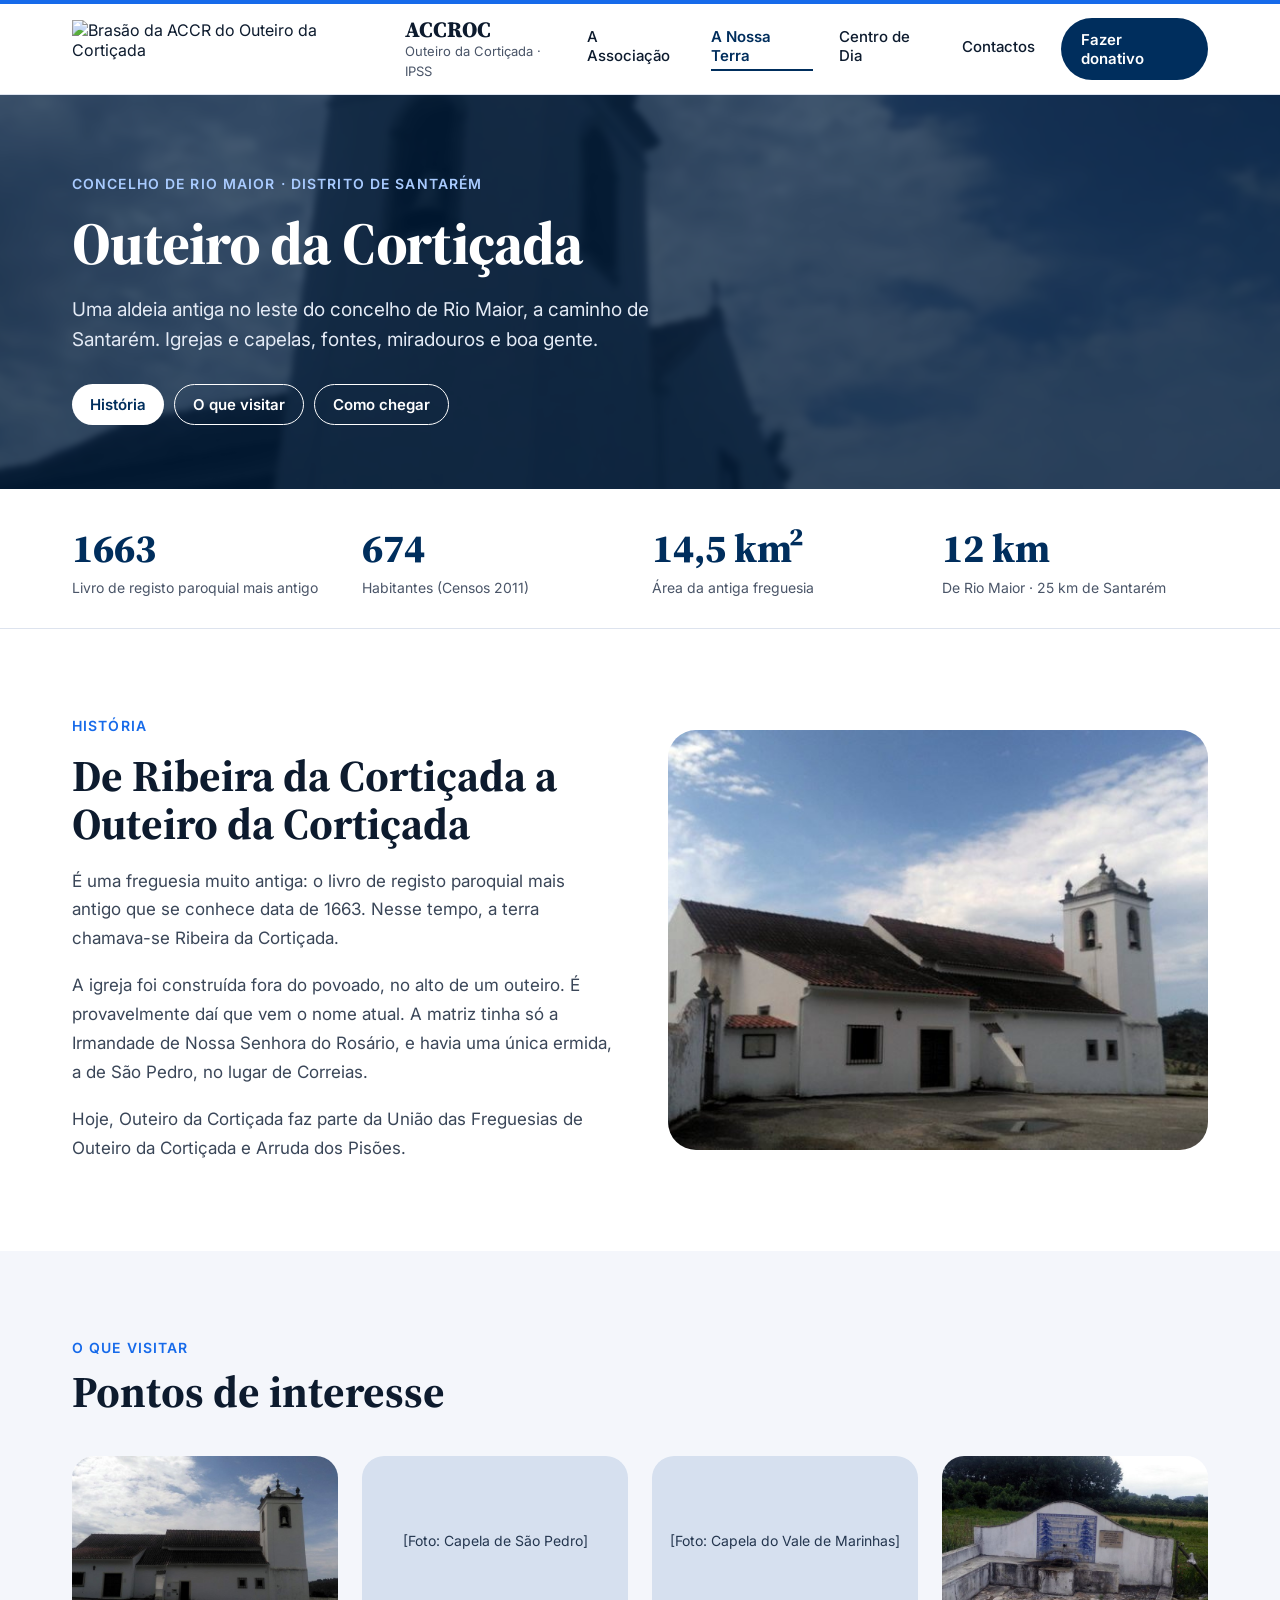
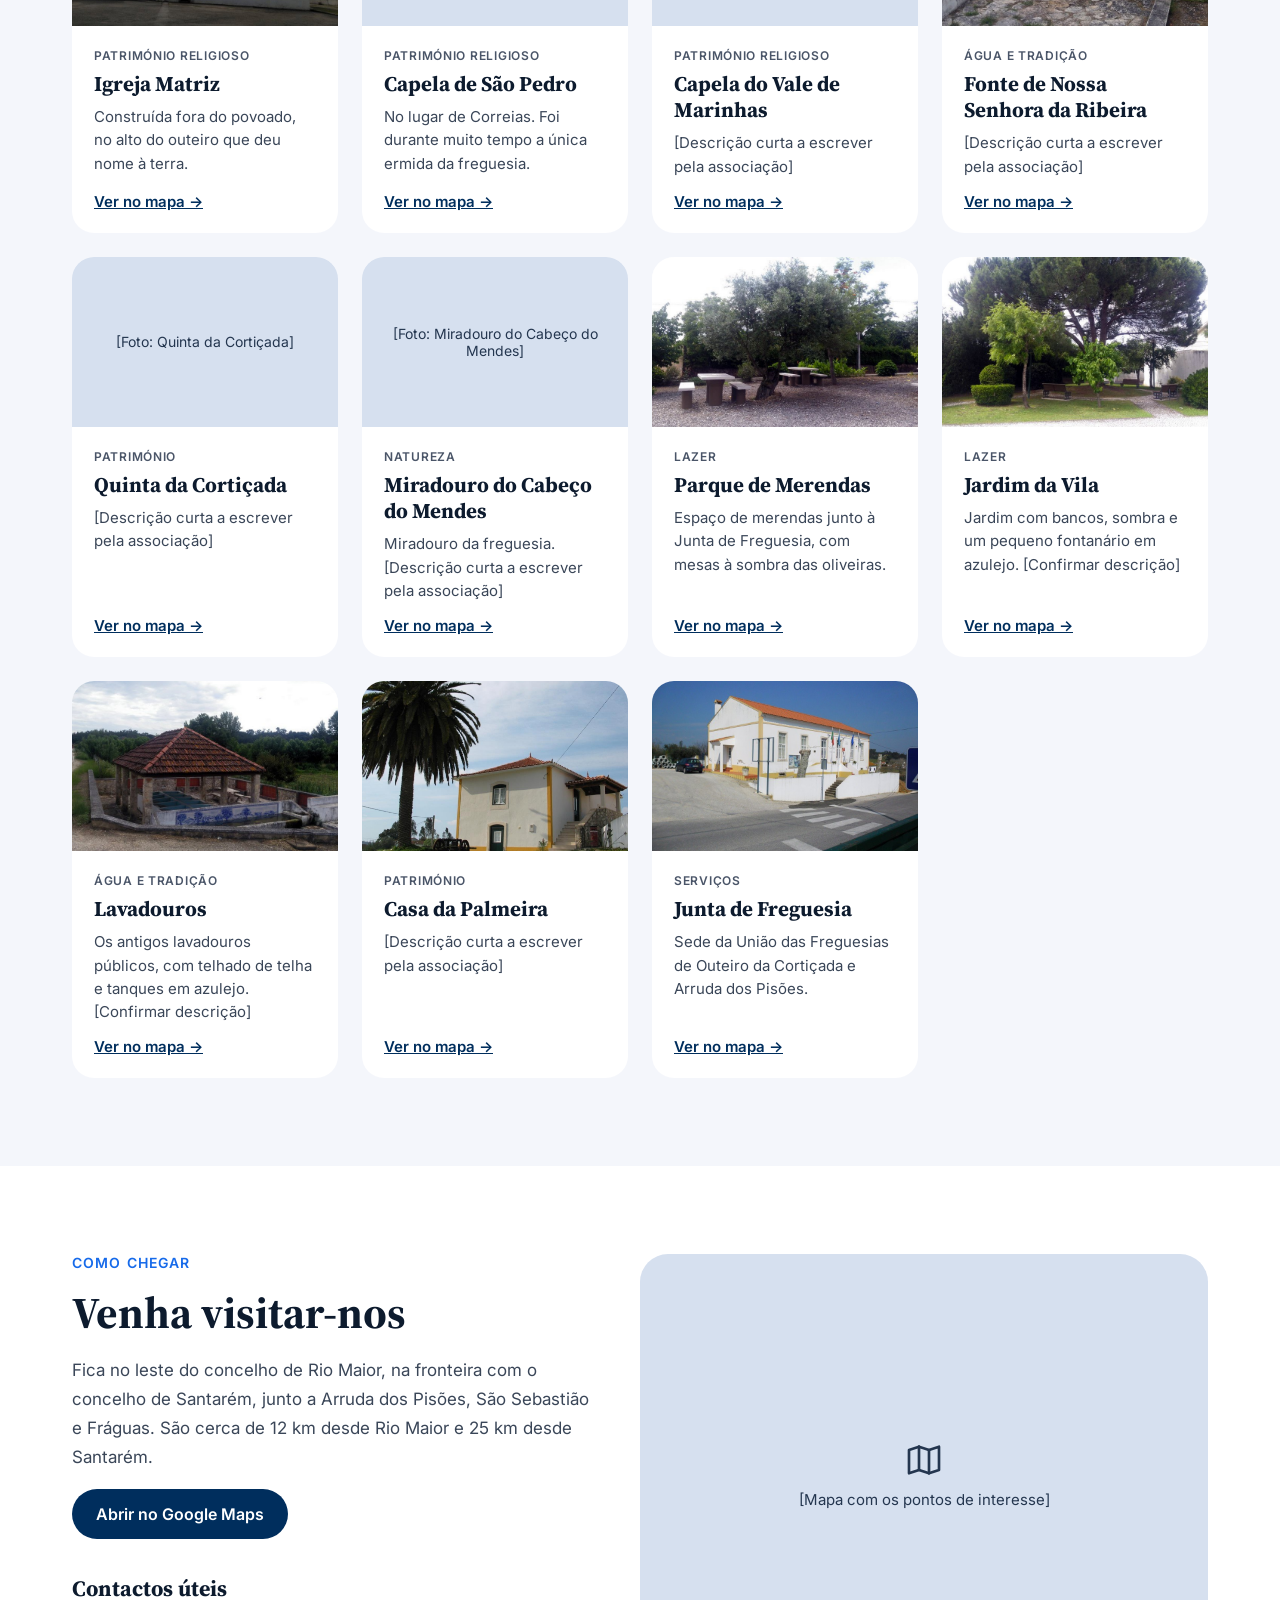
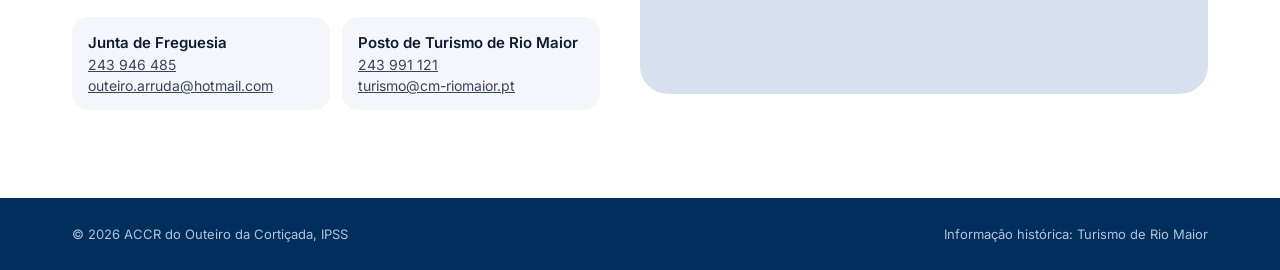
==== a-nossa-terra/index.html @ 0a237f8c "Fotos reais da terra no site - Novo fundo do topo com uma foto melhor do Centro de Dia - A Nossa Ter" ====
<!doctype html>
<html lang="pt">
<head>
<meta charset="utf-8">
<meta name="viewport" content="width=device-width, initial-scale=1">
<title>A Nossa Terra – ACCROC</title>
<meta name="description" content="Outeiro da Cortiçada: história, pontos de interesse e como chegar.">
<link rel="icon" href="../assets/img/brasao.png">
<link rel="preconnect" href="https://fonts.googleapis.com">
<link rel="preconnect" href="https://fonts.gstatic.com" crossorigin>
<link href="https://fonts.googleapis.com/css2?family=Source+Serif+4:opsz,wght@8..60,600;8..60,700;8..60,800&family=Inter:wght@400;500;600&display=swap" rel="stylesheet">
<link rel="stylesheet" href="../assets/css/site.css">
<style>.hero-bg::before{background-image:url(../assets/img/igreja-2.jpg)}</style>
</head>
<body data-root="../">
<header class="site-header"><div class="in">
<a class="brand" href="../"><img src="../assets/img/brasao.png" alt="Brasão da ACCR do Outeiro da Cortiçada"><span><b>ACCROC</b><small>Outeiro da Cortiçada · IPSS</small></span></a>
<button class="menubtn" aria-label="Abrir menu" aria-expanded="false"><svg aria-hidden="true" width="22" height="22" viewBox="0 0 24 24" fill="none" stroke="currentColor" stroke-width="2" stroke-linecap="round"><path d="M4 7h16M4 12h16M4 17h16"></path></svg></button>
<nav class="mainnav" aria-label="Menu principal"><a href="../associacao/">A Associação</a><a href="../a-nossa-terra/" class="active" aria-current="page">A Nossa Terra</a><a href="../centro-de-dia/">Centro de Dia</a><a href="../contactos/">Contactos</a><a class="cta" href="../associacao/#apoiar">Fazer donativo</a></nav>
</div></header>
<main>


<!-- Cabeçalho -->


<!-- Topo -->
<section class="hero-bg">
<div style="position: relative; z-index: 1; max-width: 1200px; margin: 0 auto; padding: 80px 32px 64px; display: flex; flex-direction: column; gap: 20px; color: #FFFFFF">
<span style="font-size: 14px; font-weight: 600; letter-spacing: 0.08em; text-transform: uppercase; color: #A9CBFF">Concelho de Rio Maior · Distrito de Santarém</span>
<h1 style="margin: 0; font-family: 'Source Serif 4', Georgia, serif; font-weight: 800; font-size: 60px; line-height: 1.05; letter-spacing: -0.02em">Outeiro da Cortiçada</h1>
<p style="margin: 0; font-size: 19px; line-height: 1.6; color: #E3EAF5; max-width: 620px">Uma aldeia antiga no leste do concelho de Rio Maior, a caminho de Santarém. Igrejas e capelas, fontes, miradouros e boa gente.</p>
<nav aria-label="Nesta página" style="display: flex; flex-wrap: wrap; gap: 10px; margin-top: 8px">
<a href="#historia" style="text-decoration: none; background: #FFFFFF; color: #002E5D; padding: 11px 18px; border-radius: 999px; font-weight: 600; font-size: 15px">História</a>
<a href="#visitar" style="text-decoration: none; color: #FFFFFF; border: 1.5px solid #FFFFFF; padding: 10px 18px; border-radius: 999px; font-weight: 600; font-size: 15px">O que visitar</a>
<a href="#chegar" style="text-decoration: none; color: #FFFFFF; border: 1.5px solid #FFFFFF; padding: 10px 18px; border-radius: 999px; font-weight: 600; font-size: 15px">Como chegar</a>
</nav>
</div>
</section>

<!-- Números -->
<section style="border-bottom: 1px solid #DDE3EE">
<div style="max-width: 1200px; margin: 0 auto; padding: 32px; display: grid; grid-template-columns: repeat(auto-fit, minmax(200px, 1fr)); gap: 24px">
<div style="display: flex; flex-direction: column; gap: 4px"><span style="font-family: 'Source Serif 4', Georgia, serif; font-weight: 800; font-size: 40px; color: #002E5D">1663</span><span style="font-size: 14px; color: #4A5568">Livro de registo paroquial mais antigo</span></div>
<div style="display: flex; flex-direction: column; gap: 4px"><span style="font-family: 'Source Serif 4', Georgia, serif; font-weight: 800; font-size: 40px; color: #002E5D">674</span><span style="font-size: 14px; color: #4A5568">Habitantes (Censos 2011)</span></div>
<div style="display: flex; flex-direction: column; gap: 4px"><span style="font-family: 'Source Serif 4', Georgia, serif; font-weight: 800; font-size: 40px; color: #002E5D">14,5 km²</span><span style="font-size: 14px; color: #4A5568">Área da antiga freguesia</span></div>
<div style="display: flex; flex-direction: column; gap: 4px"><span style="font-family: 'Source Serif 4', Georgia, serif; font-weight: 800; font-size: 40px; color: #002E5D">12 km</span><span style="font-size: 14px; color: #4A5568">De Rio Maior · 25 km de Santarém</span></div>
</div>
</section>

<!-- História -->
<section id="historia">
<div style="max-width: 1200px; margin: 0 auto; padding: 88px 32px; display: grid; grid-template-columns: repeat(auto-fit, minmax(320px, 1fr)); gap: 56px; align-items: center">
<div style="display: flex; flex-direction: column; gap: 18px">
<span style="font-size: 14px; font-weight: 600; letter-spacing: 0.08em; text-transform: uppercase; color: #166AEA">História</span>
<h2 style="margin: 0; font-family: 'Source Serif 4', Georgia, serif; font-weight: 700; font-size: 44px; line-height: 1.1">De Ribeira da Cortiçada a Outeiro da Cortiçada</h2>
<p style="margin: 0; font-size: 17px; line-height: 1.7; color: #3A4658">É uma freguesia muito antiga: o livro de registo paroquial mais antigo que se conhece data de 1663. Nesse tempo, a terra chamava-se Ribeira da Cortiçada.</p>
<p style="margin: 0; font-size: 17px; line-height: 1.7; color: #3A4658">A igreja foi construída fora do povoado, no alto de um outeiro. É provavelmente daí que vem o nome atual. A matriz tinha só a Irmandade de Nossa Senhora do Rosário, e havia uma única ermida, a de São Pedro, no lugar de Correias.</p>
<p style="margin: 0; font-size: 17px; line-height: 1.7; color: #3A4658">Hoje, Outeiro da Cortiçada faz parte da União das Freguesias de Outeiro da Cortiçada e Arruda dos Pisões.</p>
</div>
<img src="../assets/img/igreja-4.jpg" alt="Igreja Matriz do Outeiro da Cortiçada" loading="lazy" style="width: 100%; height: 420px; object-fit: cover; display: block; border-radius: 28px;">
</div>
</section>

<!-- O que visitar -->
<section id="visitar" style="background: #F4F6FB">
<div style="max-width: 1200px; margin: 0 auto; padding: 88px 32px; display: flex; flex-direction: column; gap: 40px">
<div style="display: flex; flex-direction: column; gap: 12px; max-width: 640px">
<span style="font-size: 14px; font-weight: 600; letter-spacing: 0.08em; text-transform: uppercase; color: #166AEA">O que visitar</span>
<h2 style="margin: 0; font-family: 'Source Serif 4', Georgia, serif; font-weight: 700; font-size: 44px; line-height: 1.1">Pontos de interesse</h2>
</div>
<div style="display: grid; grid-template-columns: repeat(auto-fit, minmax(260px, 1fr)); gap: 24px">

<article style="background: #FFFFFF; border-radius: 22px; overflow: hidden; display: flex; flex-direction: column">
<img src="../assets/img/igreja.jpg" alt="Igreja Matriz" loading="lazy" style="width: 100%; height: 170px; object-fit: cover; display: block;">
<div style="padding: 22px; display: flex; flex-direction: column; gap: 8px; flex-grow: 1">
<span style="font-size: 12px; font-weight: 600; letter-spacing: 0.06em; text-transform: uppercase; color: #4A5568">Património religioso</span>
<h3 style="margin: 0; font-family: 'Source Serif 4', Georgia, serif; font-size: 21px; line-height: 1.25">Igreja Matriz</h3>
<p style="margin: 0; font-size: 15px; line-height: 1.55; color: #3A4658">Construída fora do povoado, no alto do outeiro que deu nome à terra.</p>
<a href="https://www.google.com/maps/search/Igreja%20Matriz%2C%20Outeiro%20da%20Corti%C3%A7ada%2C%20Rio%20Maior" target="_blank" rel="noopener" style="margin-top: auto; padding-top: 6px; font-weight: 600; font-size: 15px">Ver no mapa →</a>
</div>
</article>

<article style="background: #FFFFFF; border-radius: 22px; overflow: hidden; display: flex; flex-direction: column">
<div style="height: 170px; background: #D6E0EF; display: flex; align-items: center; justify-content: center; font-size: 14px; color: #24364F; text-align: center; padding: 0 16px"><span>[Foto: Capela de São Pedro]</span></div>
<div style="padding: 22px; display: flex; flex-direction: column; gap: 8px; flex-grow: 1">
<span style="font-size: 12px; font-weight: 600; letter-spacing: 0.06em; text-transform: uppercase; color: #4A5568">Património religioso</span>
<h3 style="margin: 0; font-family: 'Source Serif 4', Georgia, serif; font-size: 21px; line-height: 1.25">Capela de São Pedro</h3>
<p style="margin: 0; font-size: 15px; line-height: 1.55; color: #3A4658">No lugar de Correias. Foi durante muito tempo a única ermida da freguesia.</p>
<a href="https://www.google.com/maps/search/Capela%20de%20S%C3%A3o%20Pedro%2C%20Correias%2C%20Outeiro%20da%20Corti%C3%A7ada%2C%20Rio%20Maior" target="_blank" rel="noopener" style="margin-top: auto; padding-top: 6px; font-weight: 600; font-size: 15px">Ver no mapa →</a>
</div>
</article>

<article style="background: #FFFFFF; border-radius: 22px; overflow: hidden; display: flex; flex-direction: column">
<div style="height: 170px; background: #D6E0EF; display: flex; align-items: center; justify-content: center; font-size: 14px; color: #24364F; text-align: center; padding: 0 16px"><span>[Foto: Capela do Vale de Marinhas]</span></div>
<div style="padding: 22px; display: flex; flex-direction: column; gap: 8px; flex-grow: 1">
<span style="font-size: 12px; font-weight: 600; letter-spacing: 0.06em; text-transform: uppercase; color: #4A5568">Património religioso</span>
<h3 style="margin: 0; font-family: 'Source Serif 4', Georgia, serif; font-size: 21px; line-height: 1.25">Capela do Vale de Marinhas</h3>
<p style="margin: 0; font-size: 15px; line-height: 1.55; color: #3A4658">[Descrição curta a escrever pela associação]</p>
<a href="https://www.google.com/maps/search/Capela%20Vale%20de%20Marinhas%2C%20Outeiro%20da%20Corti%C3%A7ada%2C%20Rio%20Maior" target="_blank" rel="noopener" style="margin-top: auto; padding-top: 6px; font-weight: 600; font-size: 15px">Ver no mapa →</a>
</div>
</article>

<article style="background: #FFFFFF; border-radius: 22px; overflow: hidden; display: flex; flex-direction: column">
<img src="../assets/img/fonte.jpg" alt="Fonte com painel de azulejos" loading="lazy" style="width: 100%; height: 170px; object-fit: cover; display: block;">
<div style="padding: 22px; display: flex; flex-direction: column; gap: 8px; flex-grow: 1">
<span style="font-size: 12px; font-weight: 600; letter-spacing: 0.06em; text-transform: uppercase; color: #4A5568">Água e tradição</span>
<h3 style="margin: 0; font-family: 'Source Serif 4', Georgia, serif; font-size: 21px; line-height: 1.25">Fonte de Nossa Senhora da Ribeira</h3>
<p style="margin: 0; font-size: 15px; line-height: 1.55; color: #3A4658">[Descrição curta a escrever pela associação]</p>
<a href="https://www.google.com/maps/search/Fonte%20de%20Nossa%20Senhora%20da%20Ribeira%2C%20Outeiro%20da%20Corti%C3%A7ada%2C%20Rio%20Maior" target="_blank" rel="noopener" style="margin-top: auto; padding-top: 6px; font-weight: 600; font-size: 15px">Ver no mapa →</a>
</div>
</article>

<article style="background: #FFFFFF; border-radius: 22px; overflow: hidden; display: flex; flex-direction: column">
<div style="height: 170px; background: #D6E0EF; display: flex; align-items: center; justify-content: center; font-size: 14px; color: #24364F; text-align: center; padding: 0 16px"><span>[Foto: Quinta da Cortiçada]</span></div>
<div style="padding: 22px; display: flex; flex-direction: column; gap: 8px; flex-grow: 1">
<span style="font-size: 12px; font-weight: 600; letter-spacing: 0.06em; text-transform: uppercase; color: #4A5568">Património</span>
<h3 style="margin: 0; font-family: 'Source Serif 4', Georgia, serif; font-size: 21px; line-height: 1.25">Quinta da Cortiçada</h3>
<p style="margin: 0; font-size: 15px; line-height: 1.55; color: #3A4658">[Descrição curta a escrever pela associação]</p>
<a href="https://www.google.com/maps/search/Quinta%20da%20Corti%C3%A7ada%2C%20Outeiro%20da%20Corti%C3%A7ada%2C%20Rio%20Maior" target="_blank" rel="noopener" style="margin-top: auto; padding-top: 6px; font-weight: 600; font-size: 15px">Ver no mapa →</a>
</div>
</article>

<article style="background: #FFFFFF; border-radius: 22px; overflow: hidden; display: flex; flex-direction: column">
<div style="height: 170px; background: #D6E0EF; display: flex; align-items: center; justify-content: center; font-size: 14px; color: #24364F; text-align: center; padding: 0 16px"><span>[Foto: Miradouro do Cabeço do Mendes]</span></div>
<div style="padding: 22px; display: flex; flex-direction: column; gap: 8px; flex-grow: 1">
<span style="font-size: 12px; font-weight: 600; letter-spacing: 0.06em; text-transform: uppercase; color: #4A5568">Natureza</span>
<h3 style="margin: 0; font-family: 'Source Serif 4', Georgia, serif; font-size: 21px; line-height: 1.25">Miradouro do Cabeço do Mendes</h3>
<p style="margin: 0; font-size: 15px; line-height: 1.55; color: #3A4658">Miradouro da freguesia. [Descrição curta a escrever pela associação]</p>
<a href="https://www.google.com/maps/search/Miradouro%20Cabe%C3%A7o%20do%20Mendes%2C%20Outeiro%20da%20Corti%C3%A7ada%2C%20Rio%20Maior" target="_blank" rel="noopener" style="margin-top: auto; padding-top: 6px; font-weight: 600; font-size: 15px">Ver no mapa →</a>
</div>
</article>

<article style="background: #FFFFFF; border-radius: 22px; overflow: hidden; display: flex; flex-direction: column">
<img src="../assets/img/parque-merendas.jpg" alt="Parque de merendas junto à Junta de Freguesia" loading="lazy" style="width: 100%; height: 170px; object-fit: cover; display: block;">
<div style="padding: 22px; display: flex; flex-direction: column; gap: 8px; flex-grow: 1">
<span style="font-size: 12px; font-weight: 600; letter-spacing: 0.06em; text-transform: uppercase; color: #4A5568">Lazer</span>
<h3 style="margin: 0; font-family: 'Source Serif 4', Georgia, serif; font-size: 21px; line-height: 1.25">Parque de Merendas</h3>
<p style="margin: 0; font-size: 15px; line-height: 1.55; color: #3A4658">Espaço de merendas junto à Junta de Freguesia, com mesas à sombra das oliveiras.</p>
<a href="https://www.google.com/maps/search/Parque%20de%20Merendas%2C%20Outeiro%20da%20Corti%C3%A7ada%2C%20Rio%20Maior" target="_blank" rel="noopener" style="margin-top: auto; padding-top: 6px; font-weight: 600; font-size: 15px">Ver no mapa →</a>
</div>
</article>
<article style="background: #FFFFFF; border-radius: 22px; overflow: hidden; display: flex; flex-direction: column">
<img src="../assets/img/jardim-da-vila.jpg" alt="Jardim da vila com árvores e bancos" loading="lazy" style="width: 100%; height: 170px; object-fit: cover; display: block;">
<div style="padding: 22px; display: flex; flex-direction: column; gap: 8px; flex-grow: 1">
<span style="font-size: 12px; font-weight: 600; letter-spacing: 0.06em; text-transform: uppercase; color: #4A5568">Lazer</span>
<h3 style="margin: 0; font-family: 'Source Serif 4', Georgia, serif; font-size: 21px; line-height: 1.25">Jardim da Vila</h3>
<p style="margin: 0; font-size: 15px; line-height: 1.55; color: #3A4658">Jardim com bancos, sombra e um pequeno fontanário em azulejo. [Confirmar descrição]</p>
<a href="https://www.google.com/maps/search/Jardim%20da%20Vila%2C%20Outeiro%20da%20Corti%C3%A7ada%2C%20Rio%20Maior" target="_blank" rel="noopener" style="margin-top: auto; padding-top: 6px; font-weight: 600; font-size: 15px">Ver no mapa →</a>
</div>
</article>
<article style="background: #FFFFFF; border-radius: 22px; overflow: hidden; display: flex; flex-direction: column">
<img src="../assets/img/lavadouros.jpg" alt="Lavadouros públicos com telhado e azulejos" loading="lazy" style="width: 100%; height: 170px; object-fit: cover; display: block;">
<div style="padding: 22px; display: flex; flex-direction: column; gap: 8px; flex-grow: 1">
<span style="font-size: 12px; font-weight: 600; letter-spacing: 0.06em; text-transform: uppercase; color: #4A5568">Água e tradição</span>
<h3 style="margin: 0; font-family: 'Source Serif 4', Georgia, serif; font-size: 21px; line-height: 1.25">Lavadouros</h3>
<p style="margin: 0; font-size: 15px; line-height: 1.55; color: #3A4658">Os antigos lavadouros públicos, com telhado de telha e tanques em azulejo. [Confirmar descrição]</p>
<a href="https://www.google.com/maps/search/Lavadouros%2C%20Outeiro%20da%20Corti%C3%A7ada%2C%20Rio%20Maior" target="_blank" rel="noopener" style="margin-top: auto; padding-top: 6px; font-weight: 600; font-size: 15px">Ver no mapa →</a>
</div>
</article>
<article style="background: #FFFFFF; border-radius: 22px; overflow: hidden; display: flex; flex-direction: column">
<img src="../assets/img/casa-da-palmeira.jpg" alt="Casa branca e amarela com uma palmeira" loading="lazy" style="width: 100%; height: 170px; object-fit: cover; display: block;">
<div style="padding: 22px; display: flex; flex-direction: column; gap: 8px; flex-grow: 1">
<span style="font-size: 12px; font-weight: 600; letter-spacing: 0.06em; text-transform: uppercase; color: #4A5568">Património</span>
<h3 style="margin: 0; font-family: 'Source Serif 4', Georgia, serif; font-size: 21px; line-height: 1.25">Casa da Palmeira</h3>
<p style="margin: 0; font-size: 15px; line-height: 1.55; color: #3A4658">[Descrição curta a escrever pela associação]</p>
<a href="https://www.google.com/maps/search/Casa%20da%20Palmeira%2C%20Outeiro%20da%20Corti%C3%A7ada%2C%20Rio%20Maior" target="_blank" rel="noopener" style="margin-top: auto; padding-top: 6px; font-weight: 600; font-size: 15px">Ver no mapa →</a>
</div>
</article>
<article style="background: #FFFFFF; border-radius: 22px; overflow: hidden; display: flex; flex-direction: column">
<img src="../assets/img/junta.jpg" alt="Edifício da Junta de Freguesia" loading="lazy" style="width: 100%; height: 170px; object-fit: cover; display: block;">
<div style="padding: 22px; display: flex; flex-direction: column; gap: 8px; flex-grow: 1">
<span style="font-size: 12px; font-weight: 600; letter-spacing: 0.06em; text-transform: uppercase; color: #4A5568">Serviços</span>
<h3 style="margin: 0; font-family: 'Source Serif 4', Georgia, serif; font-size: 21px; line-height: 1.25">Junta de Freguesia</h3>
<p style="margin: 0; font-size: 15px; line-height: 1.55; color: #3A4658">Sede da União das Freguesias de Outeiro da Cortiçada e Arruda dos Pisões.</p>
<a href="https://www.google.com/maps/search/Junta%20de%20Freguesia%2C%20Outeiro%20da%20Corti%C3%A7ada%2C%20Rio%20Maior" target="_blank" rel="noopener" style="margin-top: auto; padding-top: 6px; font-weight: 600; font-size: 15px">Ver no mapa →</a>
</div>
</article>

</div>
</div>
</section>

<!-- Como chegar -->
<section id="chegar">
<div style="max-width: 1200px; margin: 0 auto; padding: 88px 32px; display: flex; flex-wrap: wrap; gap: 40px; align-items: flex-start">
<div style="flex: 1 1 380px; min-width: 0; display: flex; flex-direction: column; gap: 18px">
<span style="font-size: 14px; font-weight: 600; letter-spacing: 0.08em; text-transform: uppercase; color: #166AEA">Como chegar</span>
<h2 style="margin: 0; font-family: 'Source Serif 4', Georgia, serif; font-weight: 700; font-size: 44px; line-height: 1.1">Venha visitar-nos</h2>
<p style="margin: 0; font-size: 17px; line-height: 1.7; color: #3A4658">Fica no leste do concelho de Rio Maior, na fronteira com o concelho de Santarém, junto a Arruda dos Pisões, São Sebastião e Fráguas. São cerca de 12 km desde Rio Maior e 25 km desde Santarém.</p>
<a href="https://www.google.com/maps?q=39.3166226,-8.8434543" target="_blank" rel="noopener" style="align-self: flex-start; text-decoration: none; background: #002E5D; color: #FFFFFF; padding: 15px 24px; border-radius: 999px; font-weight: 600">Abrir no Google Maps</a>
<div style="margin-top: 16px; display: flex; flex-direction: column; gap: 14px">
<h3 style="margin: 0; font-family: 'Source Serif 4', Georgia, serif; font-size: 22px">Contactos úteis</h3>
<div style="display: grid; grid-template-columns: repeat(auto-fit, minmax(220px, 1fr)); gap: 12px">
<div style="background: #F4F6FB; border-radius: 16px; padding: 16px; display: flex; flex-direction: column; gap: 4px; font-size: 14px"><span style="font-weight: 600; font-size: 15px">Junta de Freguesia</span><a href="tel:243946485" style="color: #3A4658">243 946 485</a><a href="mailto:outeiro.arruda@hotmail.com" style="color: #3A4658">outeiro.arruda@hotmail.com</a></div>
<div style="background: #F4F6FB; border-radius: 16px; padding: 16px; display: flex; flex-direction: column; gap: 4px; font-size: 14px"><span style="font-weight: 600; font-size: 15px">Posto de Turismo de Rio Maior</span><a href="tel:243991121" style="color: #3A4658">243 991 121</a><a href="mailto:turismo@cm-riomaior.pt" style="color: #3A4658">turismo@cm-riomaior.pt</a></div>
</div>
</div>
</div>
<div style="flex: 1 1 420px; min-width: 0; height: 440px; border-radius: 28px; background: #D6E0EF; display: flex; flex-direction: column; align-items: center; justify-content: center; gap: 10px; color: #24364F">
<svg aria-hidden="true" width="40" height="40" viewBox="0 0 24 24" fill="none" stroke="currentColor" stroke-width="1.6" stroke-linecap="round" stroke-linejoin="round"><path d="M9 4L3 6v14l6-2 6 2 6-2V4l-6 2-6-2z"></path><path d="M9 4v14M15 6v14"></path></svg>
<span style="font-size: 15px">[Mapa com os pontos de interesse]</span>
</div>
</div>
</section>

<!-- Rodapé -->
<footer style="background: #002E5D; color: #B4C2D8">
<div style="max-width: 1200px; margin: 0 auto; padding: 28px 32px; display: flex; flex-wrap: wrap; justify-content: space-between; gap: 12px; font-size: 13px">
<span>© 2026 ACCR do Outeiro da Cortiçada, IPSS</span>
<span>Informação histórica: Turismo de Rio Maior</span>
</div>
</footer>


</main>
<script src="../assets/js/site.js"></script>
</body>
</html>
---- assets/css/site.css ----
/* ACCROC – estilos comuns a todas as páginas */
*{box-sizing:border-box}
html{scroll-behavior:smooth}
body{margin:0;font-family:Inter,system-ui,sans-serif;color:#0D1B2E;background:#fff}
a{color:#002E5D}a:hover{color:#001E3E}
img{max-width:100%}
[hidden]{display:none !important}
.hero-bg{position:relative;overflow:hidden;background:#001E3E}
.hero-bg::before{content:"";position:absolute;inset:-12px;background:url(../img/centro-de-dia-2.jpg) center/cover no-repeat;filter:blur(3px)}
.hero-bg::after{content:"";position:absolute;inset:0;background:rgba(0,30,62,0.74)}

/* Cabeçalho */
.site-header{border-top:4px solid #166AEA;border-bottom:1px solid #DDE3EE;background:#fff;position:sticky;top:0;z-index:50}
.site-header .in{max-width:1200px;margin:0 auto;padding:14px 32px;display:flex;align-items:center;justify-content:space-between;gap:16px;position:relative}
.brand{display:flex;align-items:center;gap:12px;text-decoration:none;color:#0D1B2E}
.brand img{height:58px;width:auto}
.brand b{font-family:'Source Serif 4',Georgia,serif;font-weight:800;font-size:22px;line-height:1;display:block}
.brand small{font-size:13px;color:#4A5568}
.mainnav{display:flex;align-items:center;gap:26px;font-size:15px;font-weight:500}
.mainnav a{text-decoration:none;color:#0D1B2E;padding-bottom:4px;border-bottom:2px solid transparent}
.mainnav a.active{color:#002E5D;font-weight:600;border-bottom-color:#002E5D}
.mainnav a.cta{background:#002E5D;color:#fff;padding:12px 20px;border-radius:999px;font-weight:600;border:none}
.menubtn{display:none;width:44px;height:44px;border-radius:12px;border:1px solid #DDE3EE;background:#fff;align-items:center;justify-content:center;cursor:pointer;color:#0D1B2E}

/* Telemóvel */
@media (max-width:860px){
 .site-header .in{padding:10px 18px}
 .brand img{height:46px}
 .menubtn{display:flex}
 .mainnav{display:none;position:absolute;left:0;right:0;top:100%;background:#fff;flex-direction:column;align-items:stretch;gap:0;padding:8px 18px 18px;border-bottom:1px solid #DDE3EE;box-shadow:0 8px 20px rgba(0,0,0,.08)}
 .mainnav.open{display:flex}
 .mainnav a{padding:14px 4px;border-bottom:1px solid #EEF1F6}
 .mainnav a.active{border-bottom-color:#EEF1F6}
 .mainnav a.cta{margin-top:10px;text-align:center}
 main h1{font-size:38px !important}
 main h2{font-size:30px !important}
 main section > div{padding-left:18px !important;padding-right:18px !important}
 main div[style*="padding: 64px"],main div[style*="padding: 56px"]{padding:28px !important}
 main div[style*="flex: 0 0 240px"]{flex-basis:100% !important}
}
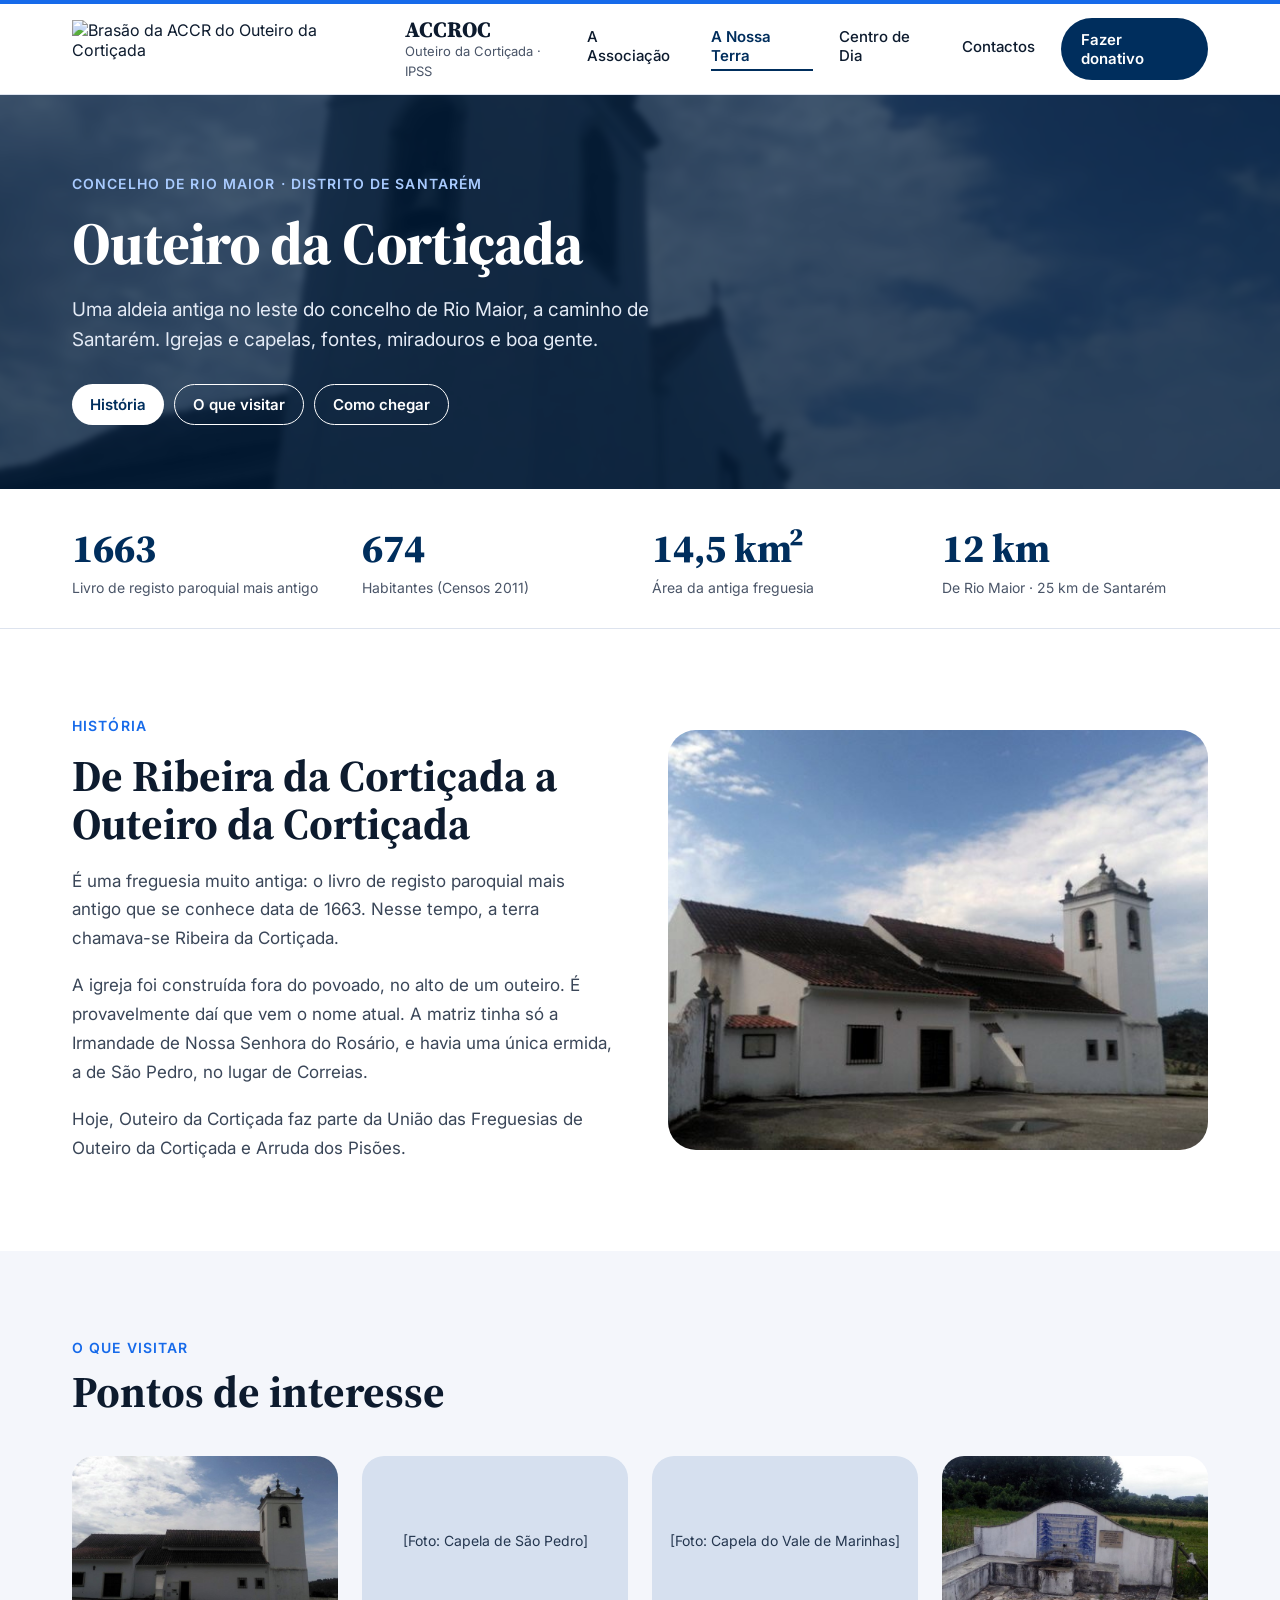
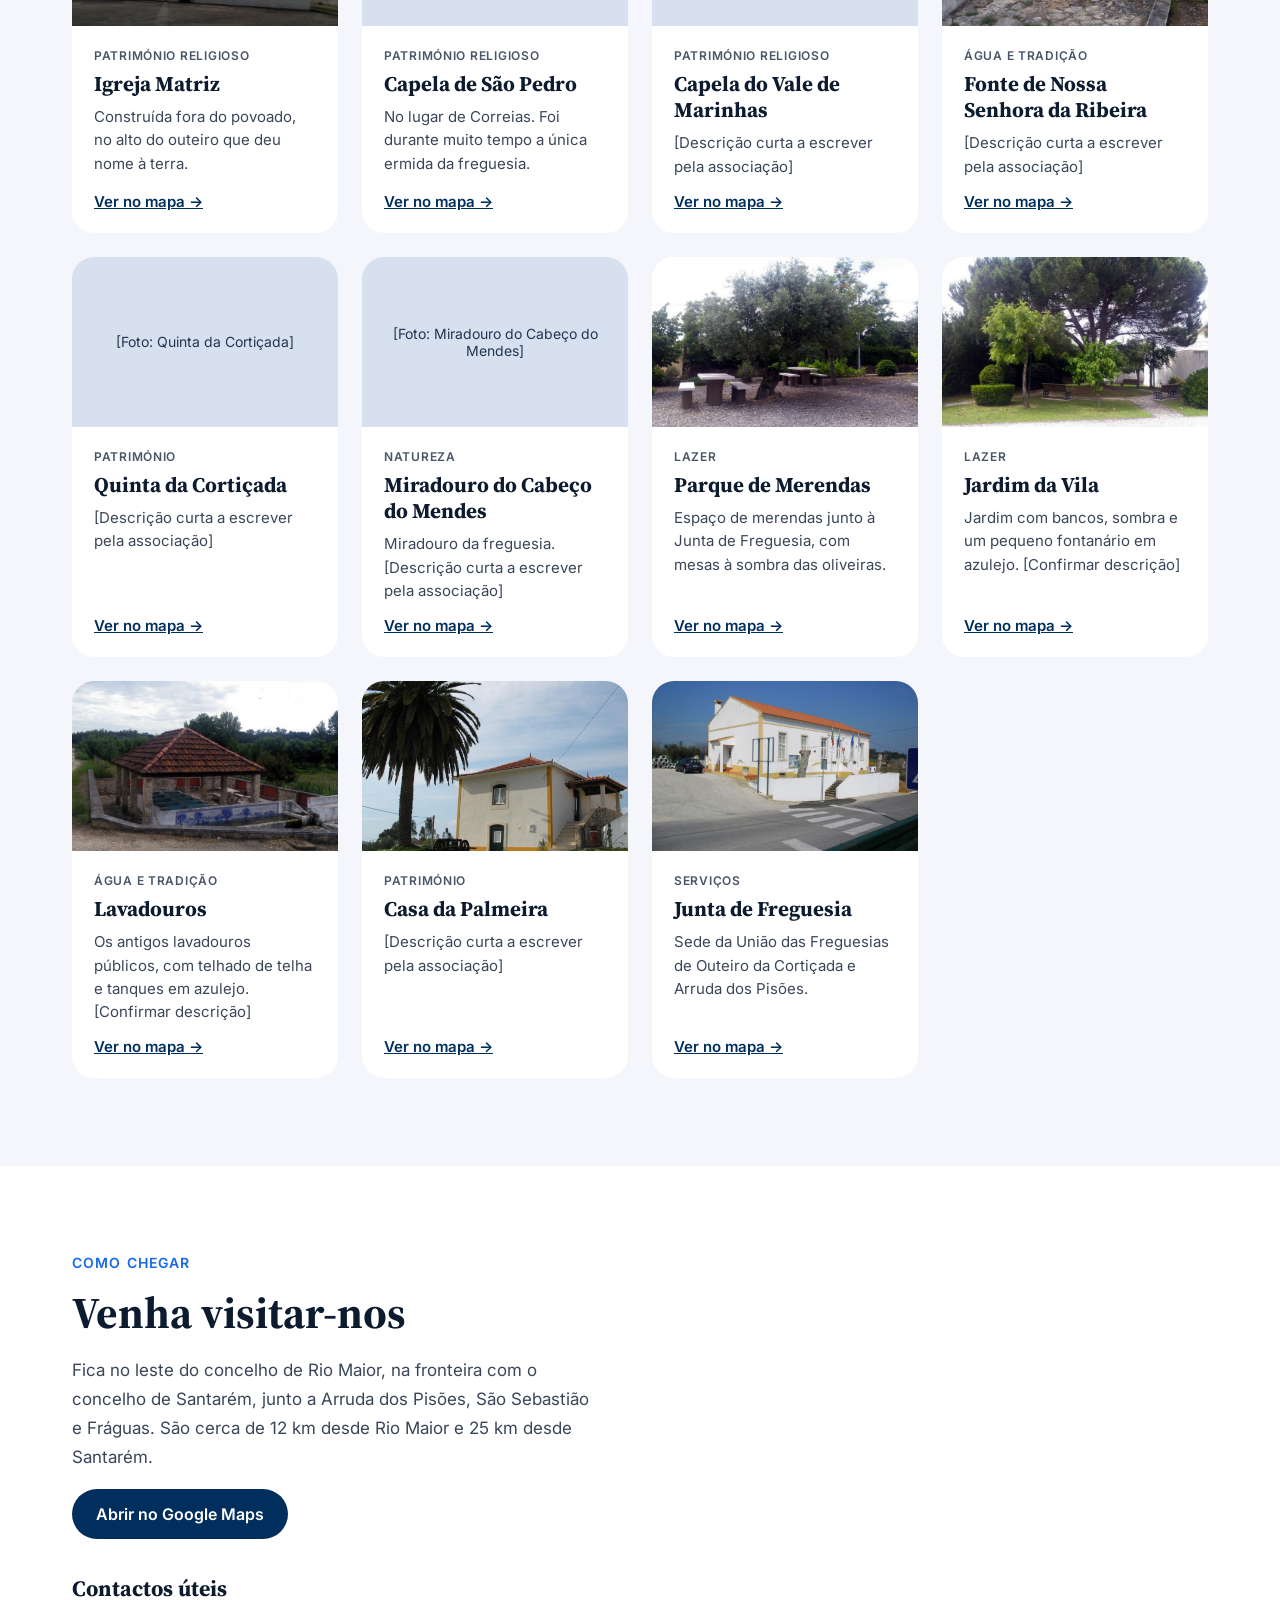
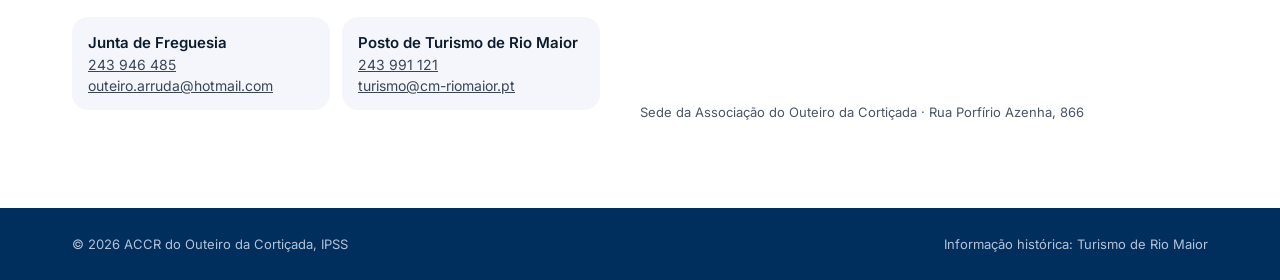
==== commit 338d4d55: "Mapas da sede e do Centro de Dia - Contactos: mapa da sede e mapa do Centro de Dia, cada um com o se" ====
--- a/a-nossa-terra/index.html
+++ b/a-nossa-terra/index.html
@@ -188,7 +188,7 @@
 <span style="font-size: 14px; font-weight: 600; letter-spacing: 0.08em; text-transform: uppercase; color: #166AEA">Como chegar</span>
 <h2 style="margin: 0; font-family: 'Source Serif 4', Georgia, serif; font-weight: 700; font-size: 44px; line-height: 1.1">Venha visitar-nos</h2>
 <p style="margin: 0; font-size: 17px; line-height: 1.7; color: #3A4658">Fica no leste do concelho de Rio Maior, na fronteira com o concelho de Santarém, junto a Arruda dos Pisões, São Sebastião e Fráguas. São cerca de 12 km desde Rio Maior e 25 km desde Santarém.</p>
-<a href="https://www.google.com/maps?q=39.3166226,-8.8434543" target="_blank" rel="noopener" style="align-self: flex-start; text-decoration: none; background: #002E5D; color: #FFFFFF; padding: 15px 24px; border-radius: 999px; font-weight: 600">Abrir no Google Maps</a>
+<a href="https://maps.app.goo.gl/m4QfGmYvaTYTX6zSA" target="_blank" rel="noopener" style="align-self: flex-start; text-decoration: none; background: #002E5D; color: #FFFFFF; padding: 15px 24px; border-radius: 999px; font-weight: 600">Abrir no Google Maps</a>
 <div style="margin-top: 16px; display: flex; flex-direction: column; gap: 14px">
 <h3 style="margin: 0; font-family: 'Source Serif 4', Georgia, serif; font-size: 22px">Contactos úteis</h3>
 <div style="display: grid; grid-template-columns: repeat(auto-fit, minmax(220px, 1fr)); gap: 12px">
@@ -197,10 +197,7 @@
 </div>
 </div>
 </div>
-<div style="flex: 1 1 420px; min-width: 0; height: 440px; border-radius: 28px; background: #D6E0EF; display: flex; flex-direction: column; align-items: center; justify-content: center; gap: 10px; color: #24364F">
-<svg aria-hidden="true" width="40" height="40" viewBox="0 0 24 24" fill="none" stroke="currentColor" stroke-width="1.6" stroke-linecap="round" stroke-linejoin="round"><path d="M9 4L3 6v14l6-2 6 2 6-2V4l-6 2-6-2z"></path><path d="M9 4v14M15 6v14"></path></svg>
-<span style="font-size: 15px">[Mapa com os pontos de interesse]</span>
-</div>
+<div style="flex: 1 1 420px; min-width: 0; display: flex; flex-direction: column; gap: 10px"><iframe src="https://maps.google.com/maps?q=Rua%20Porf%C3%ADrio%20Azenha%20866%2C%202040-174%20Outeiro%20da%20Corti%C3%A7ada&amp;z=16&amp;hl=pt-PT&amp;output=embed" title="Mapa: Associação do Outeiro da Cortiçada" loading="lazy" referrerpolicy="no-referrer-when-downgrade" style="width: 100%; height: 440px; border: 0; display: block; border-radius: 28px;"></iframe><span style="font-size: 13px; color: #4A5568">Sede da Associação do Outeiro da Cortiçada · Rua Porfírio Azenha, 866</span></div>
 </div>
 </section>
 
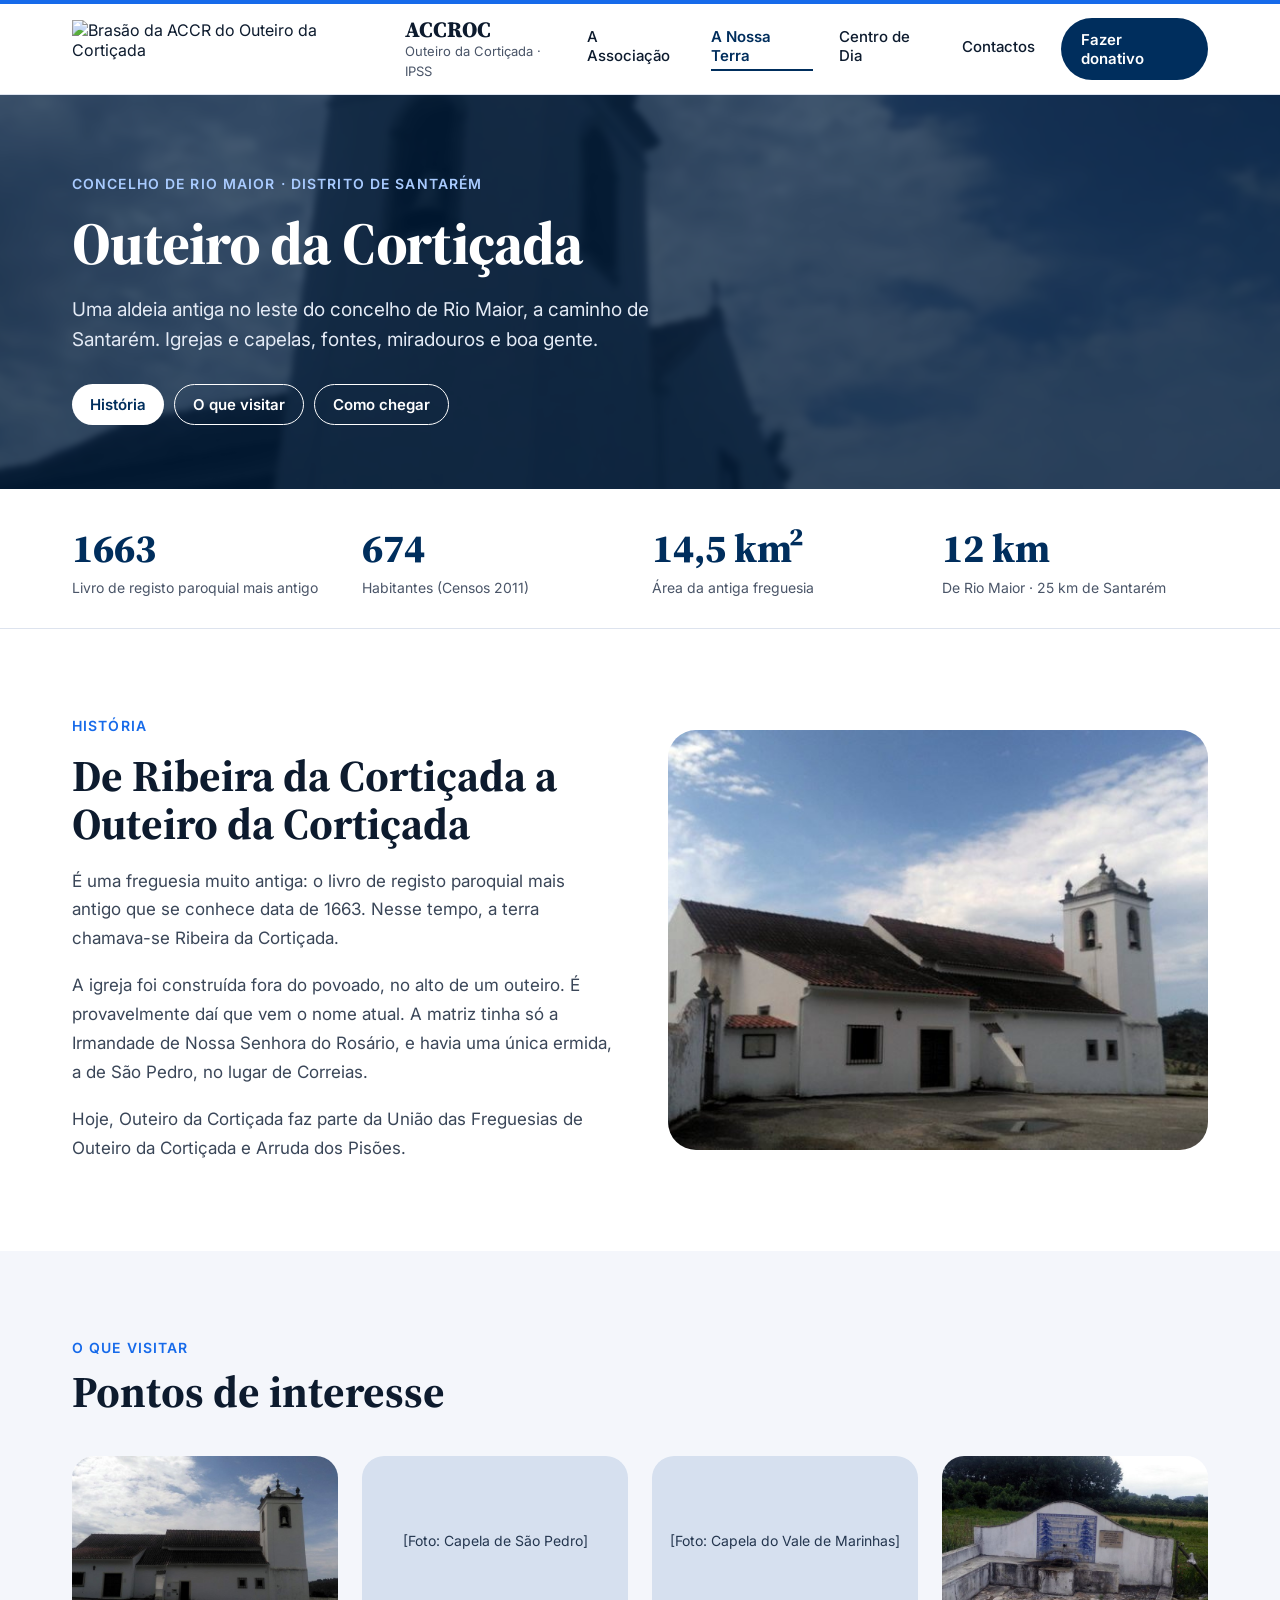
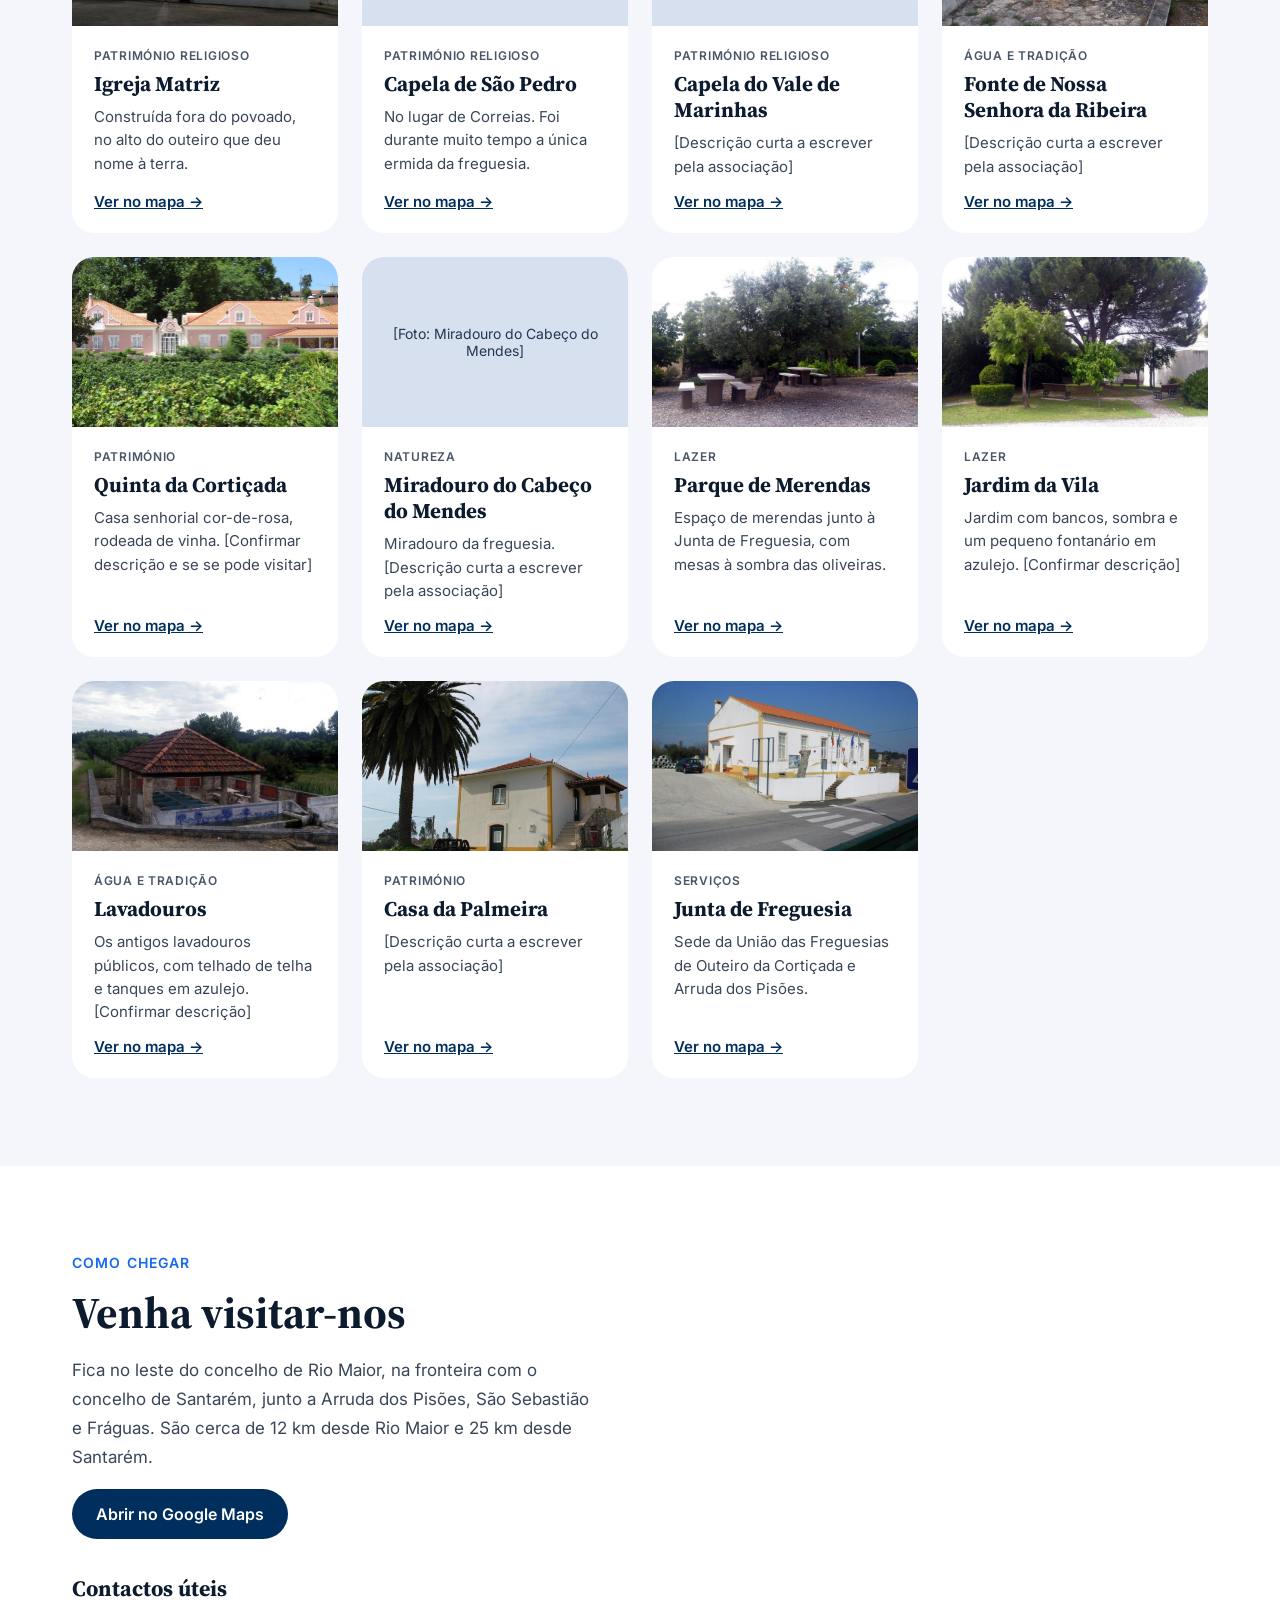
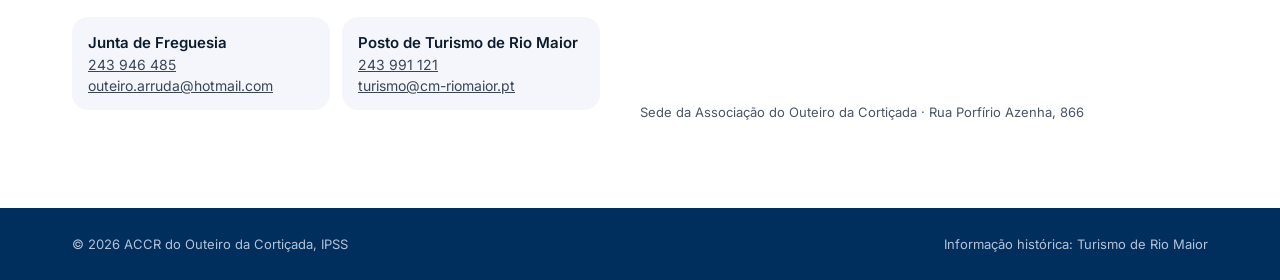
==== commit 472820a4: "Foto da Quinta da Cortiçada Co-Authored-By: Claude Opus 5.5 <noreply@anthropic.com> Claude-Session: " ====
--- a/a-nossa-terra/index.html
+++ b/a-nossa-terra/index.html
@@ -112,11 +112,11 @@
 </article>
 
 <article style="background: #FFFFFF; border-radius: 22px; overflow: hidden; display: flex; flex-direction: column">
-<div style="height: 170px; background: #D6E0EF; display: flex; align-items: center; justify-content: center; font-size: 14px; color: #24364F; text-align: center; padding: 0 16px"><span>[Foto: Quinta da Cortiçada]</span></div>
+<img src="../assets/img/quinta-da-corticada.jpg" alt="Casa da Quinta da Cortiçada, cor-de-rosa, com vinha à frente" loading="lazy" style="width: 100%; height: 170px; object-fit: cover; display: block;">
 <div style="padding: 22px; display: flex; flex-direction: column; gap: 8px; flex-grow: 1">
 <span style="font-size: 12px; font-weight: 600; letter-spacing: 0.06em; text-transform: uppercase; color: #4A5568">Património</span>
 <h3 style="margin: 0; font-family: 'Source Serif 4', Georgia, serif; font-size: 21px; line-height: 1.25">Quinta da Cortiçada</h3>
-<p style="margin: 0; font-size: 15px; line-height: 1.55; color: #3A4658">[Descrição curta a escrever pela associação]</p>
+<p style="margin: 0; font-size: 15px; line-height: 1.55; color: #3A4658">Casa senhorial cor-de-rosa, rodeada de vinha. [Confirmar descrição e se se pode visitar]</p>
 <a href="https://www.google.com/maps/search/Quinta%20da%20Corti%C3%A7ada%2C%20Outeiro%20da%20Corti%C3%A7ada%2C%20Rio%20Maior" target="_blank" rel="noopener" style="margin-top: auto; padding-top: 6px; font-weight: 600; font-size: 15px">Ver no mapa →</a>
 </div>
 </article>
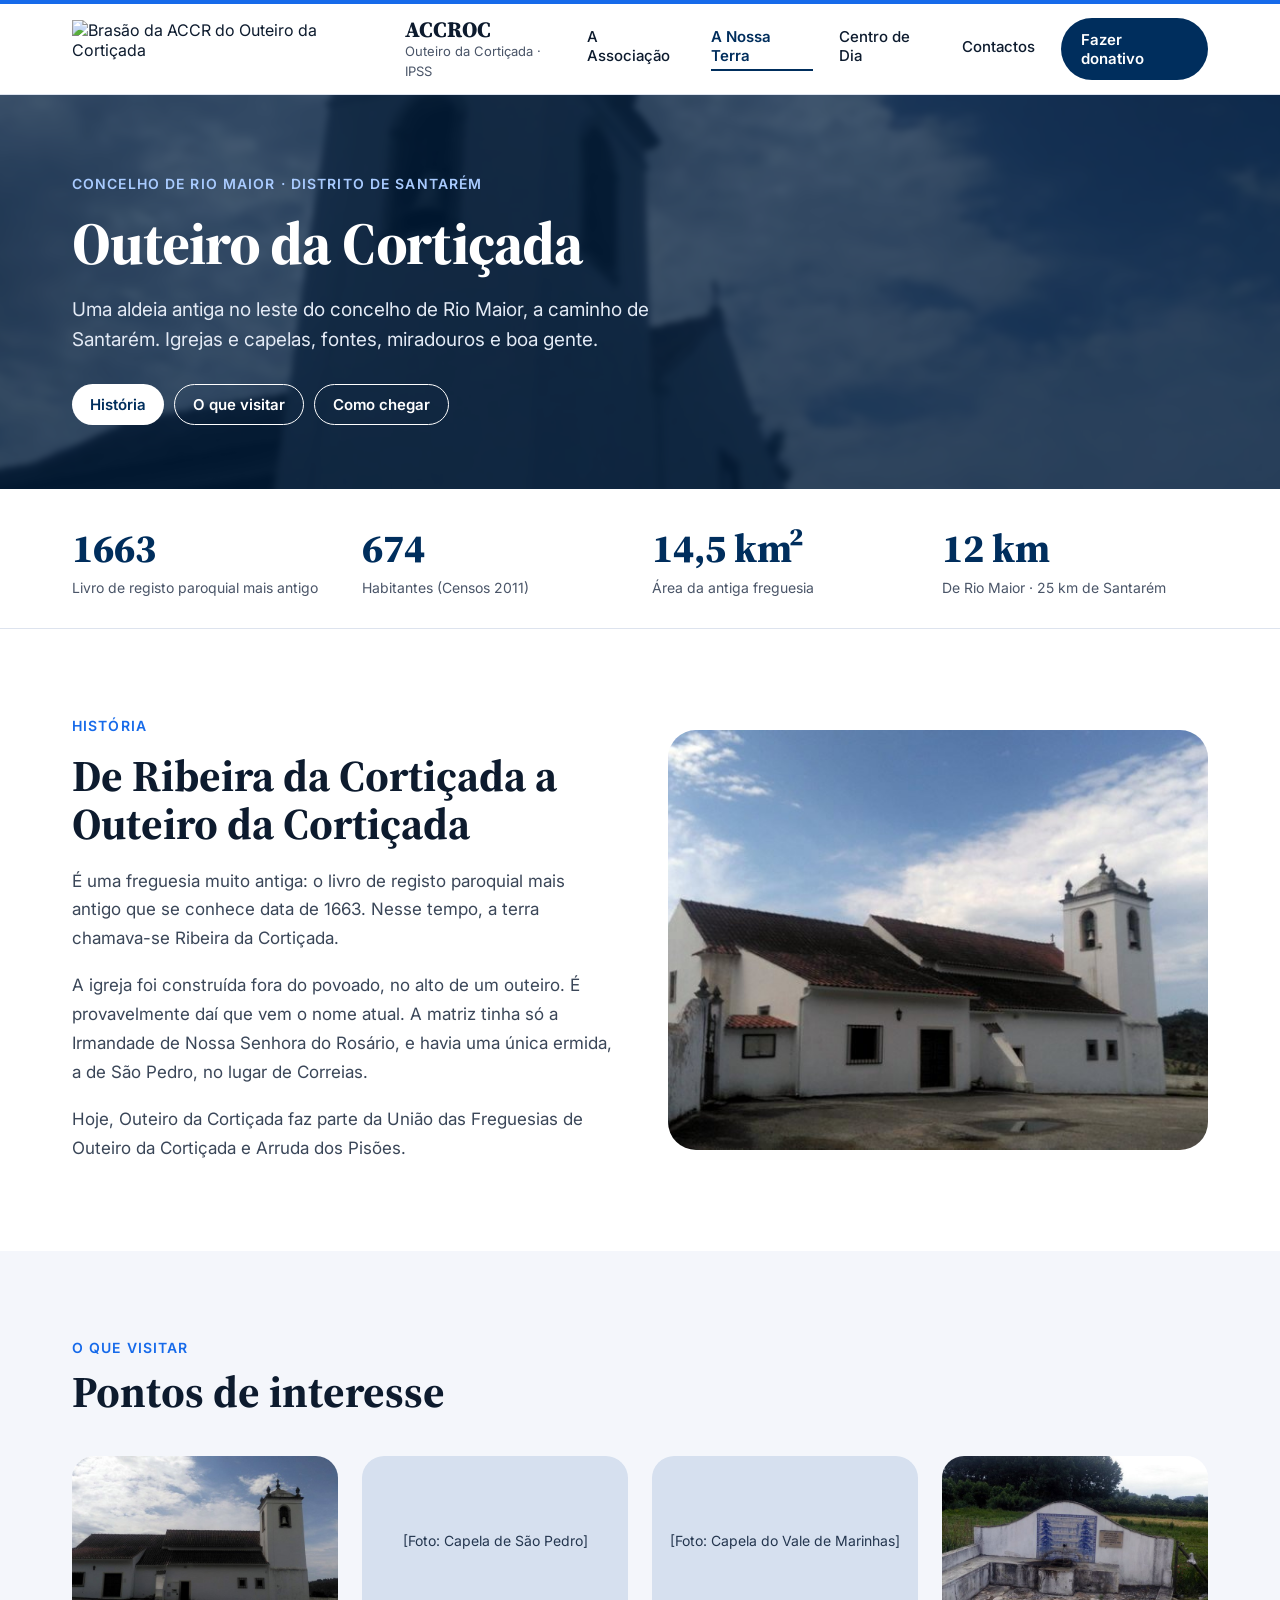
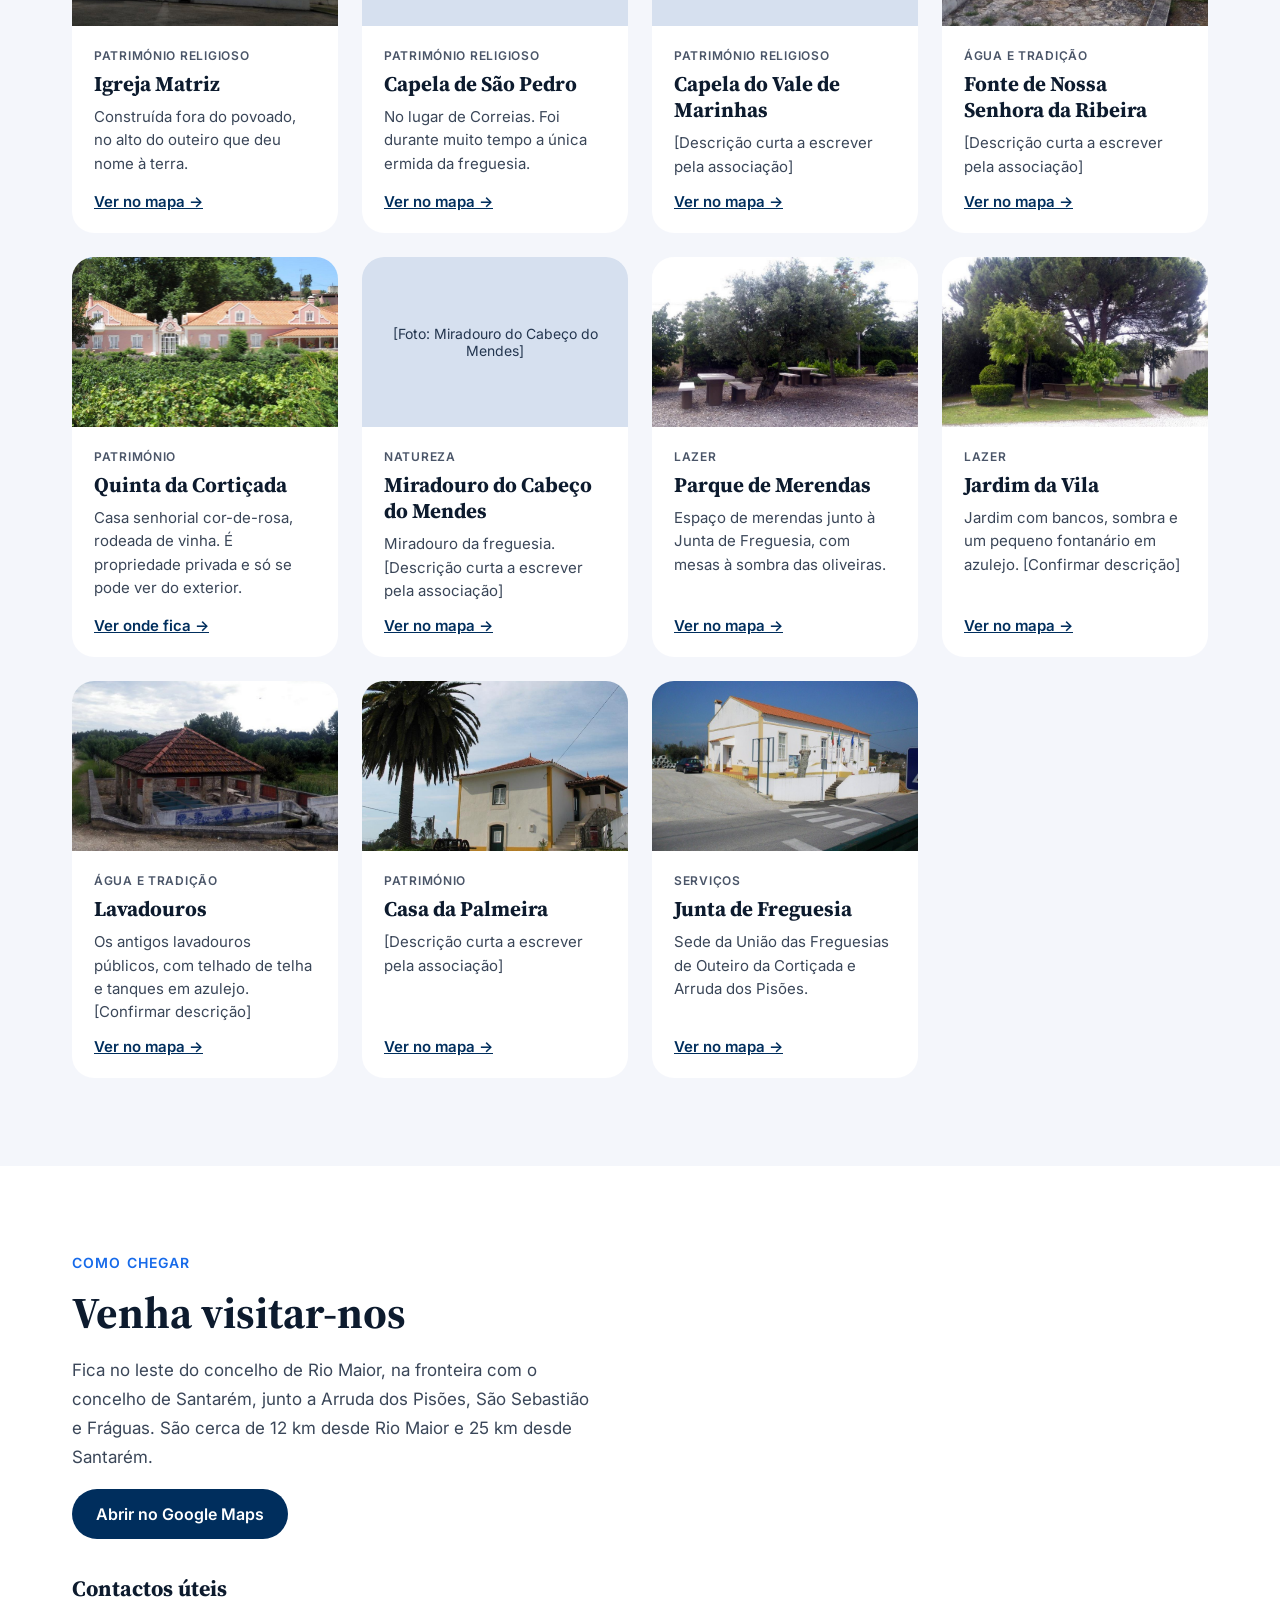
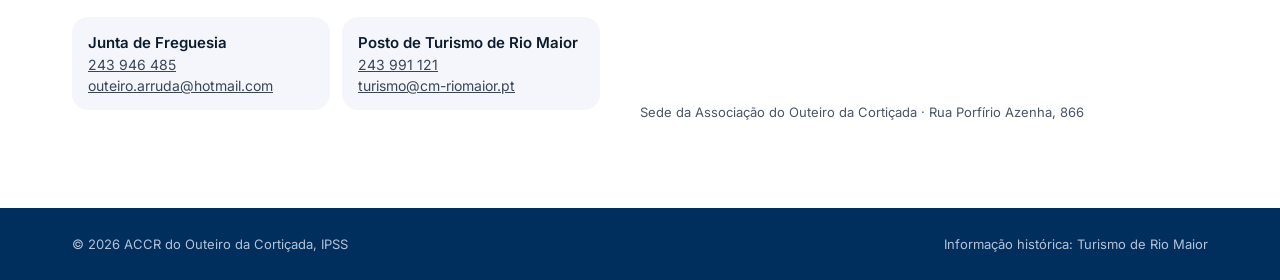
==== commit a1ea6536: "Quinta da Cortiçada: indicar que é propriedade privada Co-Authored-By: Claude Opus 5.5 <noreply@anth" ====
--- a/a-nossa-terra/index.html
+++ b/a-nossa-terra/index.html
@@ -116,8 +116,8 @@
 <div style="padding: 22px; display: flex; flex-direction: column; gap: 8px; flex-grow: 1">
 <span style="font-size: 12px; font-weight: 600; letter-spacing: 0.06em; text-transform: uppercase; color: #4A5568">Património</span>
 <h3 style="margin: 0; font-family: 'Source Serif 4', Georgia, serif; font-size: 21px; line-height: 1.25">Quinta da Cortiçada</h3>
-<p style="margin: 0; font-size: 15px; line-height: 1.55; color: #3A4658">Casa senhorial cor-de-rosa, rodeada de vinha. [Confirmar descrição e se se pode visitar]</p>
-<a href="https://www.google.com/maps/search/Quinta%20da%20Corti%C3%A7ada%2C%20Outeiro%20da%20Corti%C3%A7ada%2C%20Rio%20Maior" target="_blank" rel="noopener" style="margin-top: auto; padding-top: 6px; font-weight: 600; font-size: 15px">Ver no mapa →</a>
+<p style="margin: 0; font-size: 15px; line-height: 1.55; color: #3A4658">Casa senhorial cor-de-rosa, rodeada de vinha. É propriedade privada e só se pode ver do exterior.</p>
+<a href="https://www.google.com/maps/search/Quinta%20da%20Corti%C3%A7ada%2C%20Outeiro%20da%20Corti%C3%A7ada%2C%20Rio%20Maior" target="_blank" rel="noopener" style="margin-top: auto; padding-top: 6px; font-weight: 600; font-size: 15px">Ver onde fica →</a>
 </div>
 </article>
 
